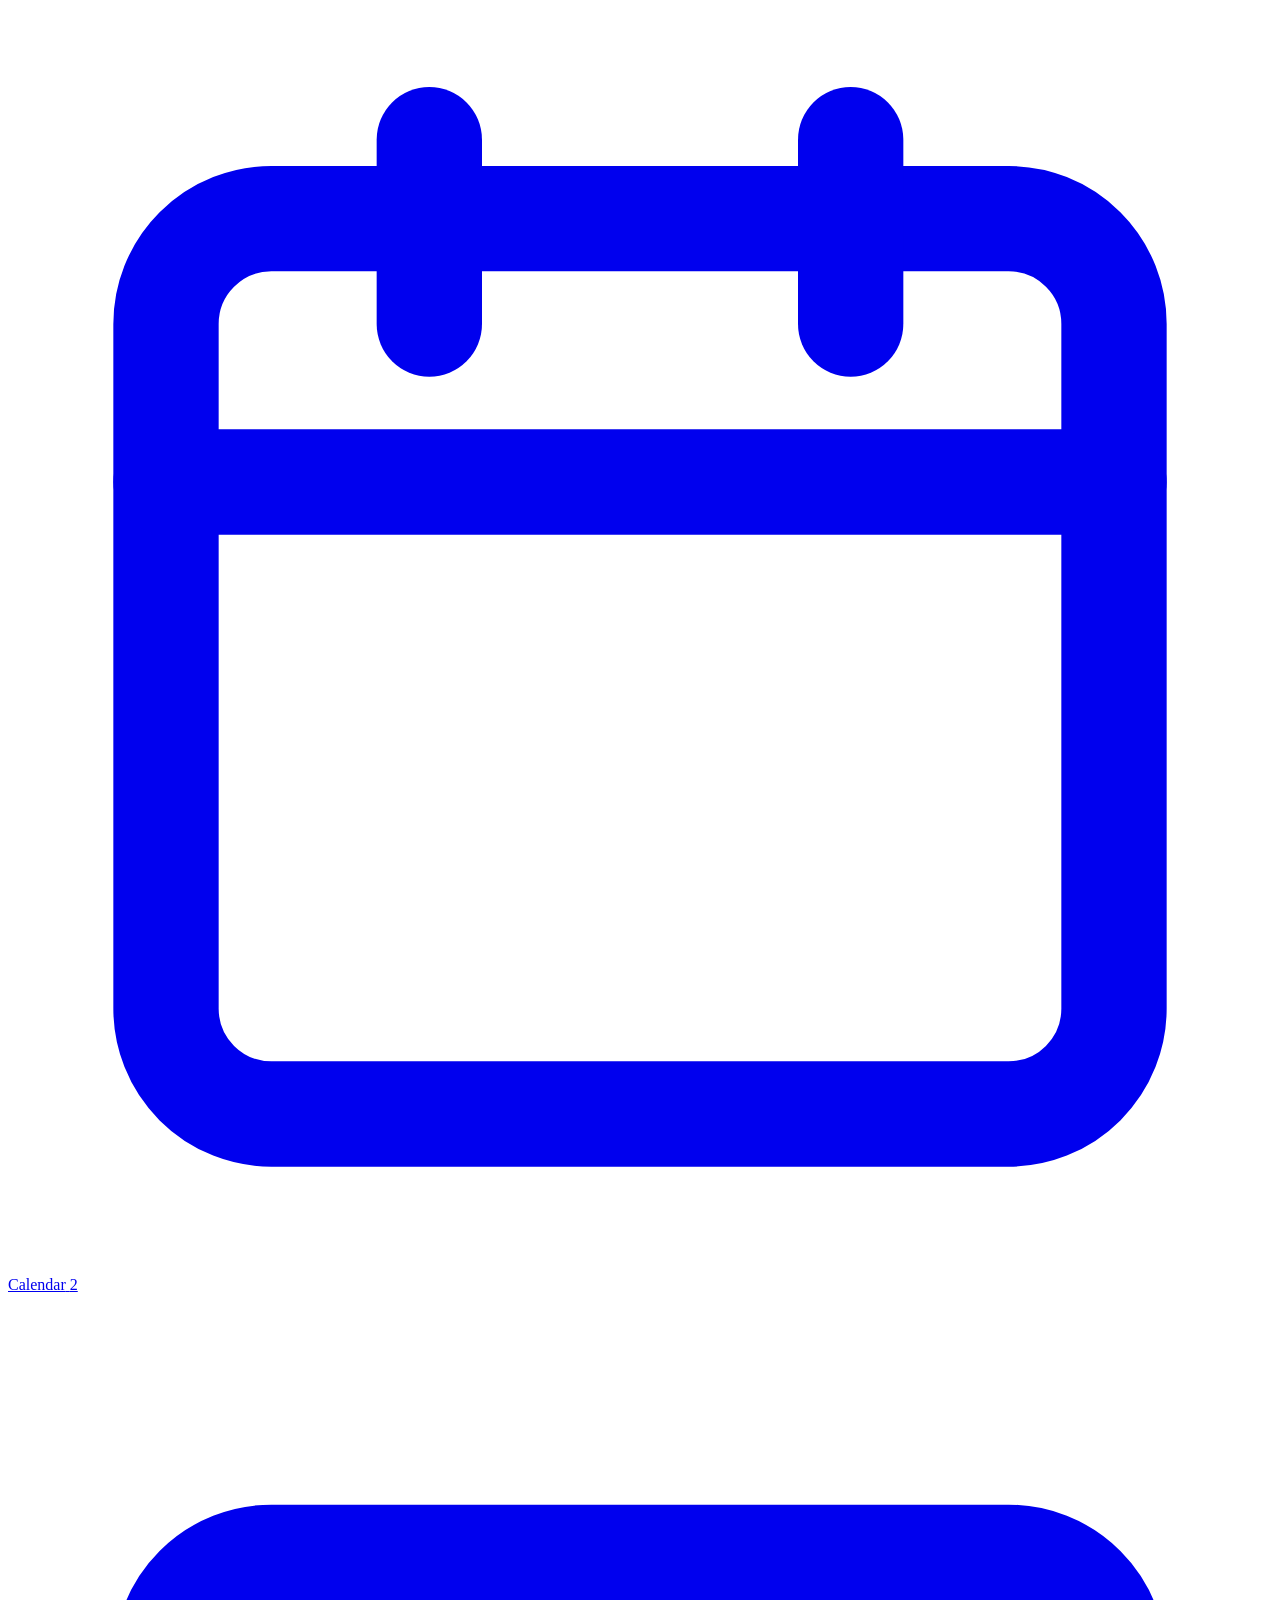
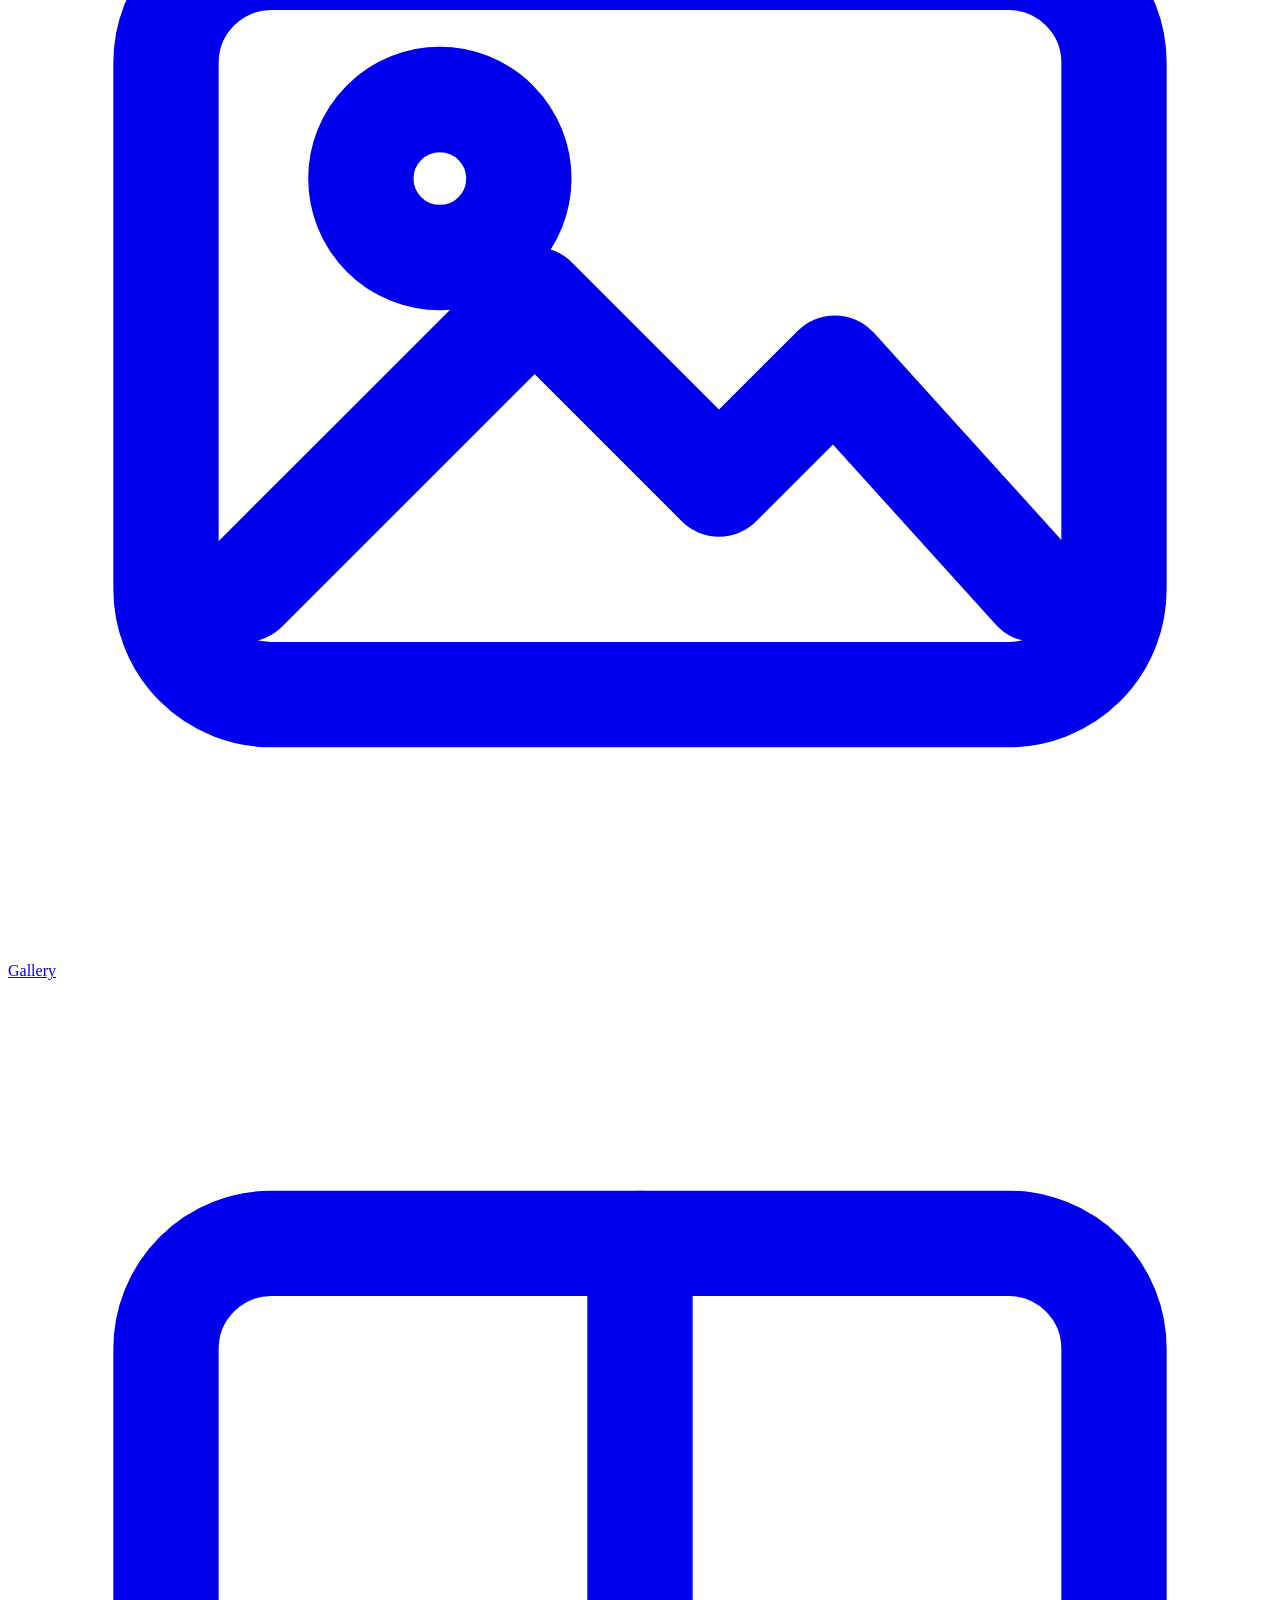
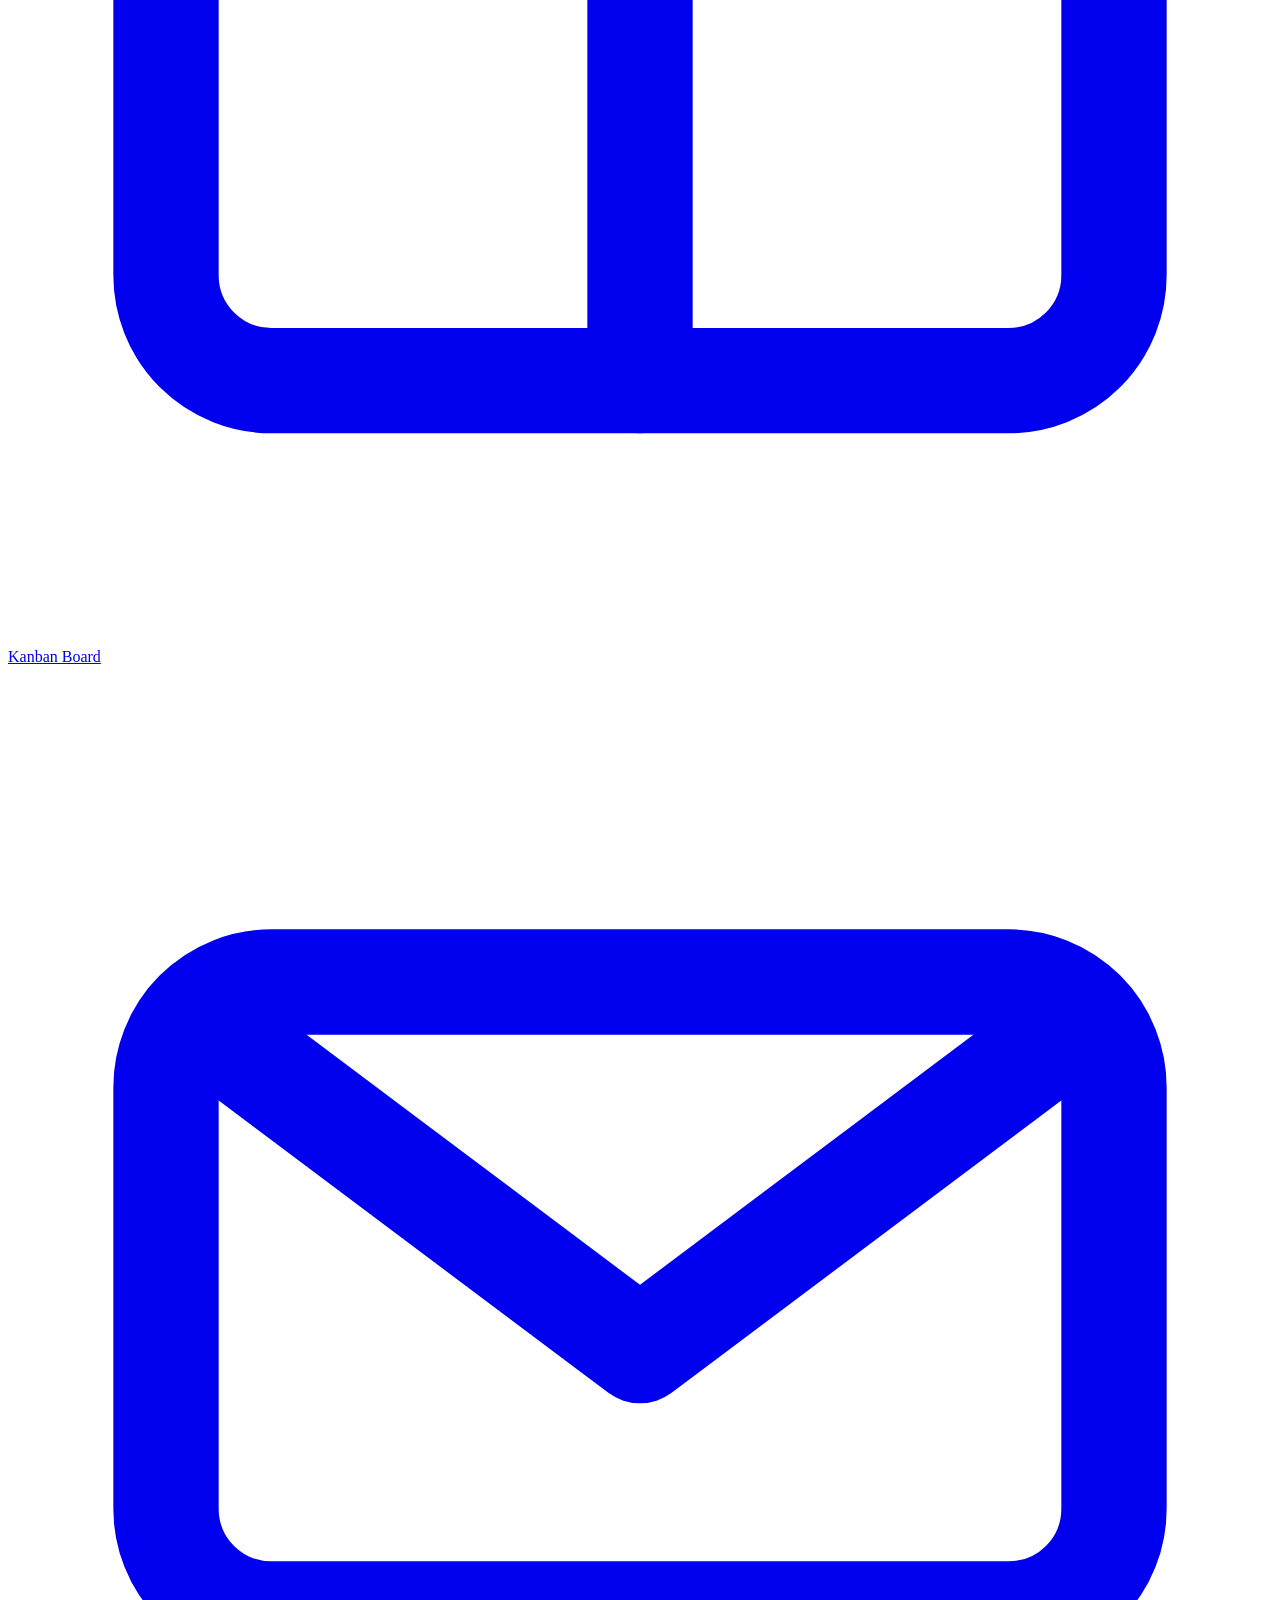
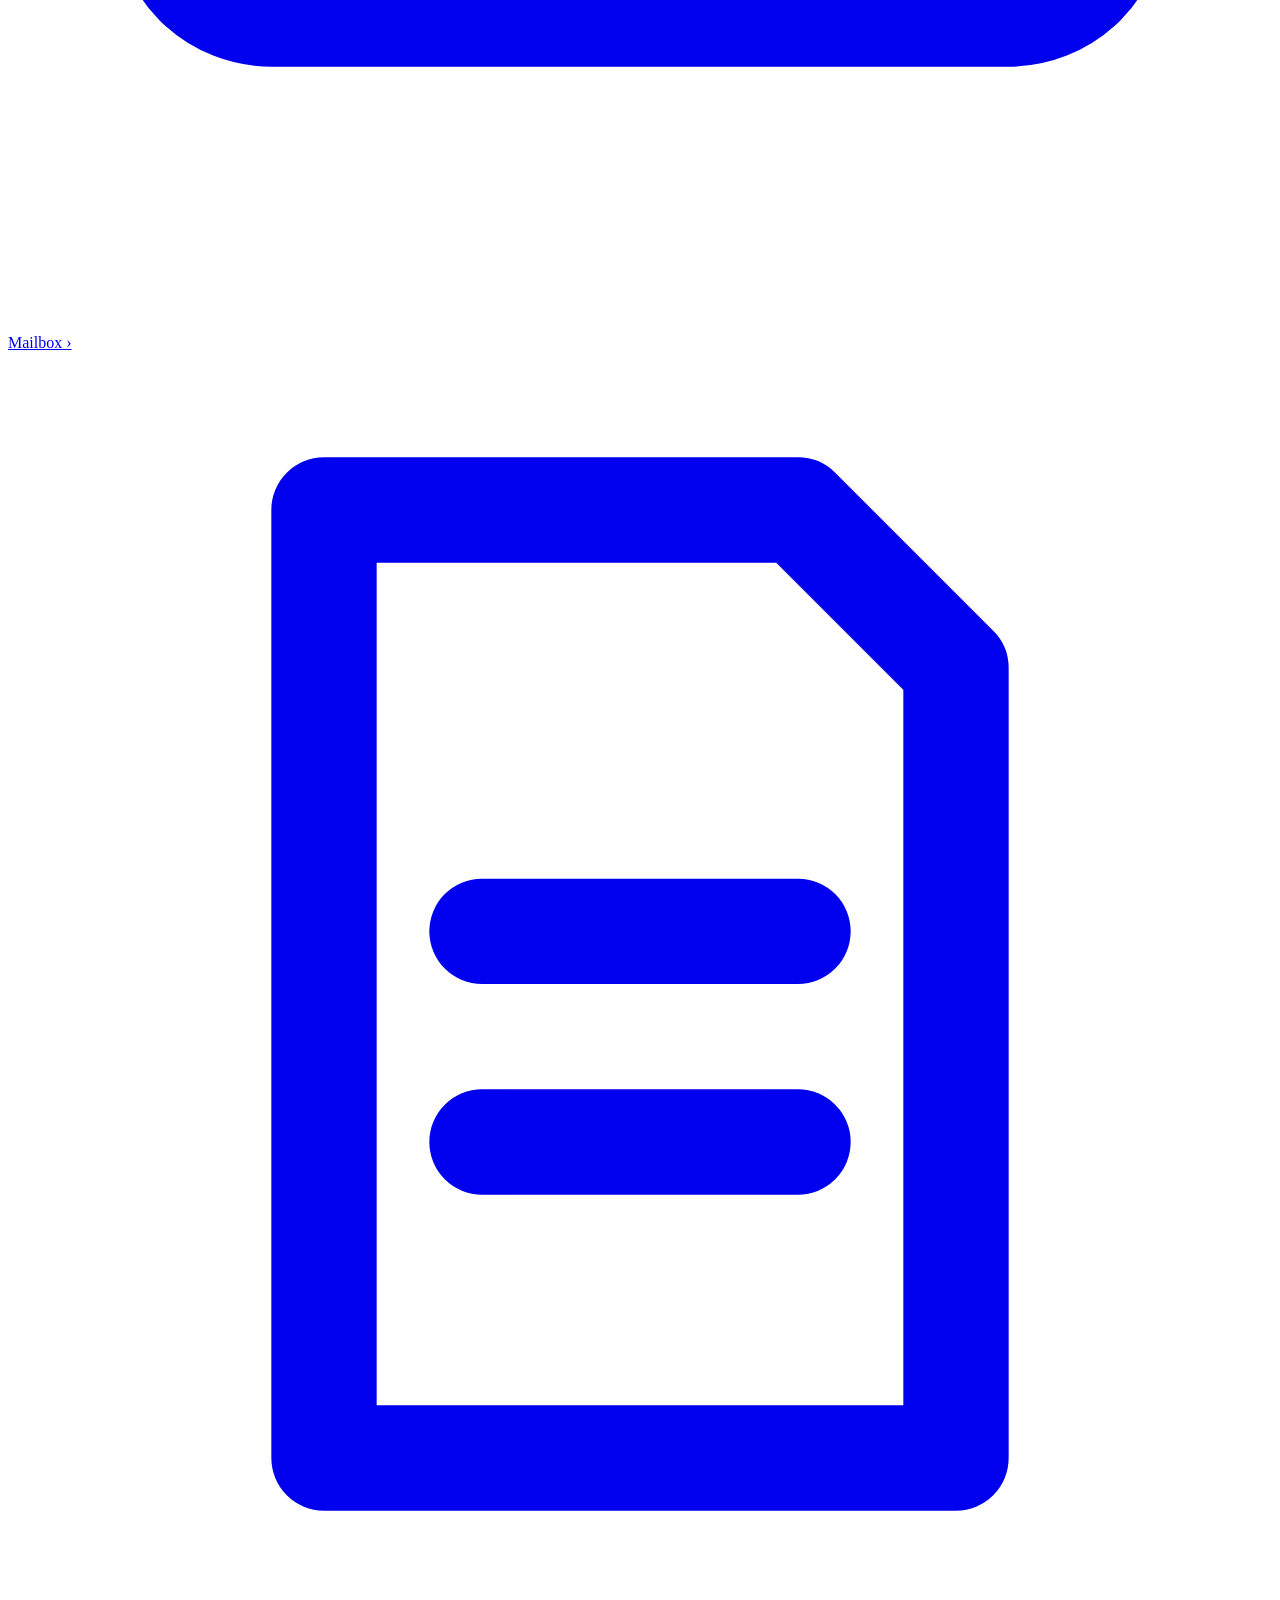
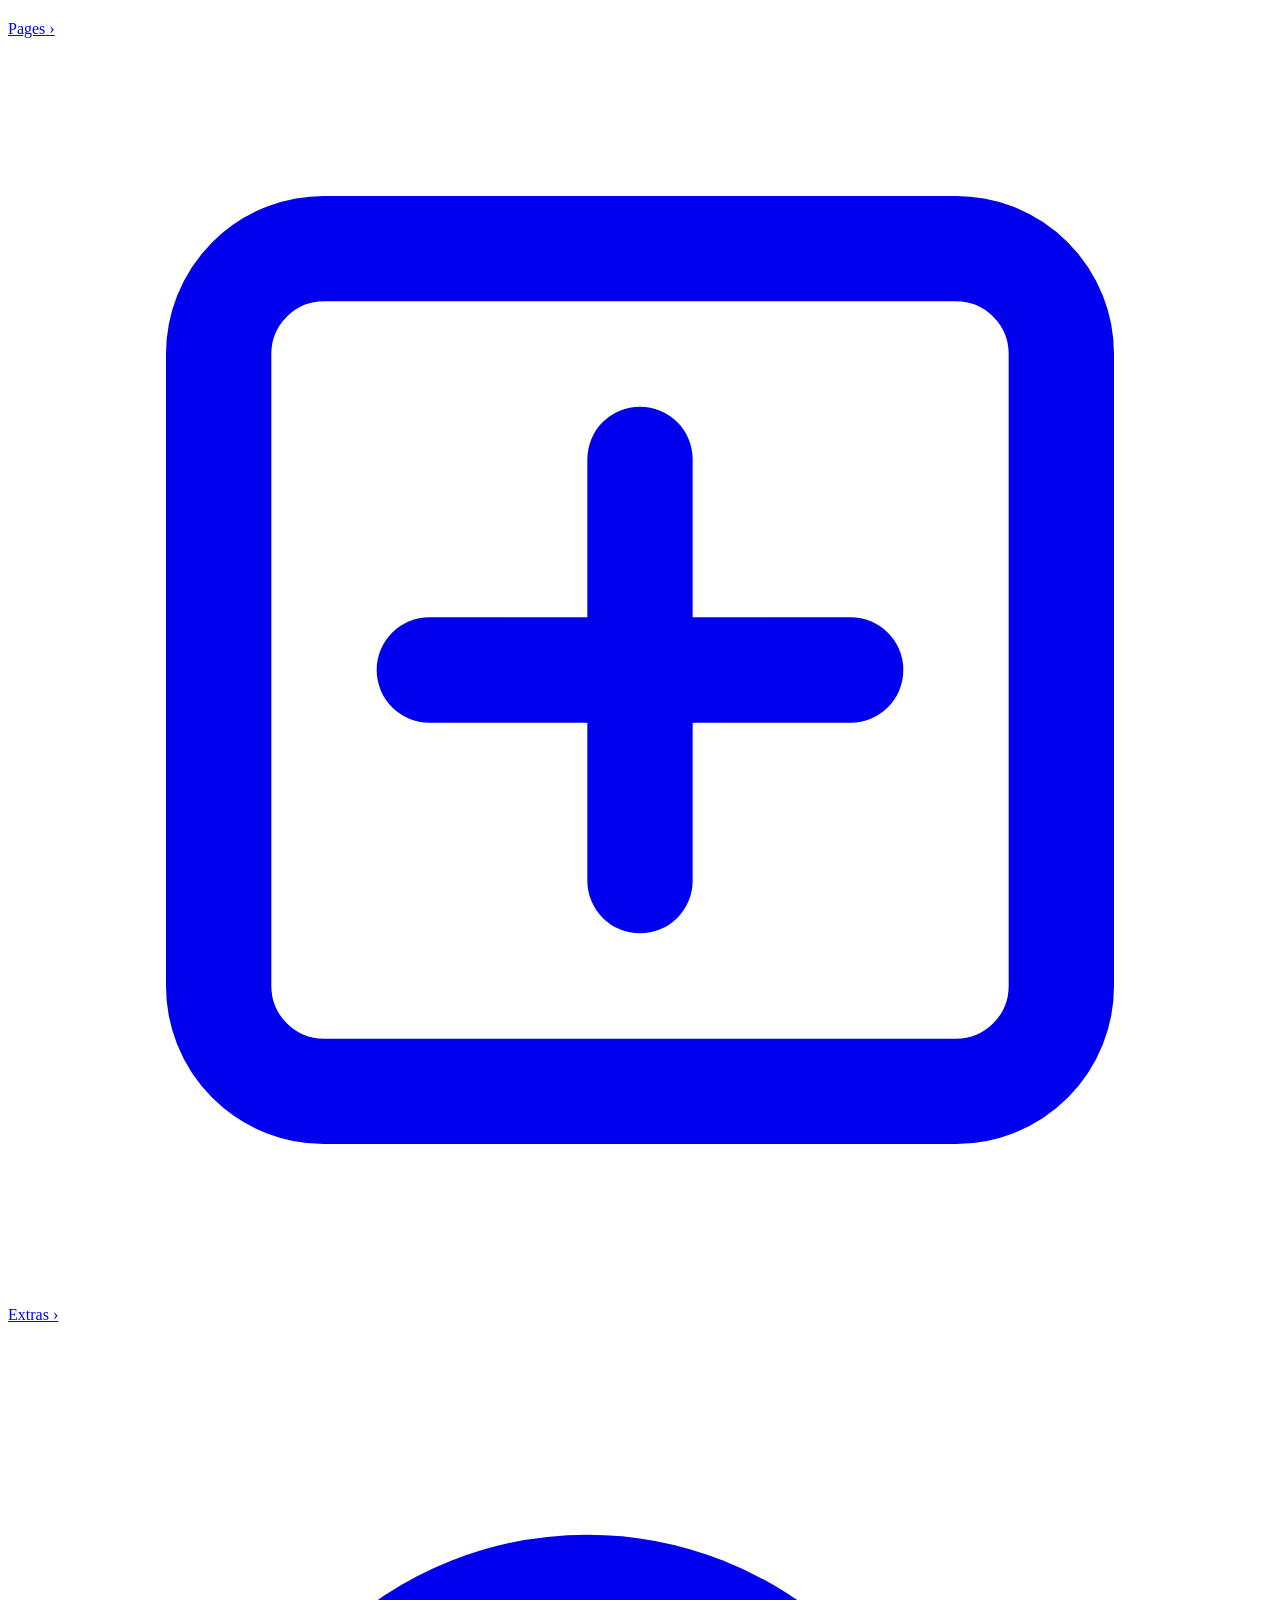
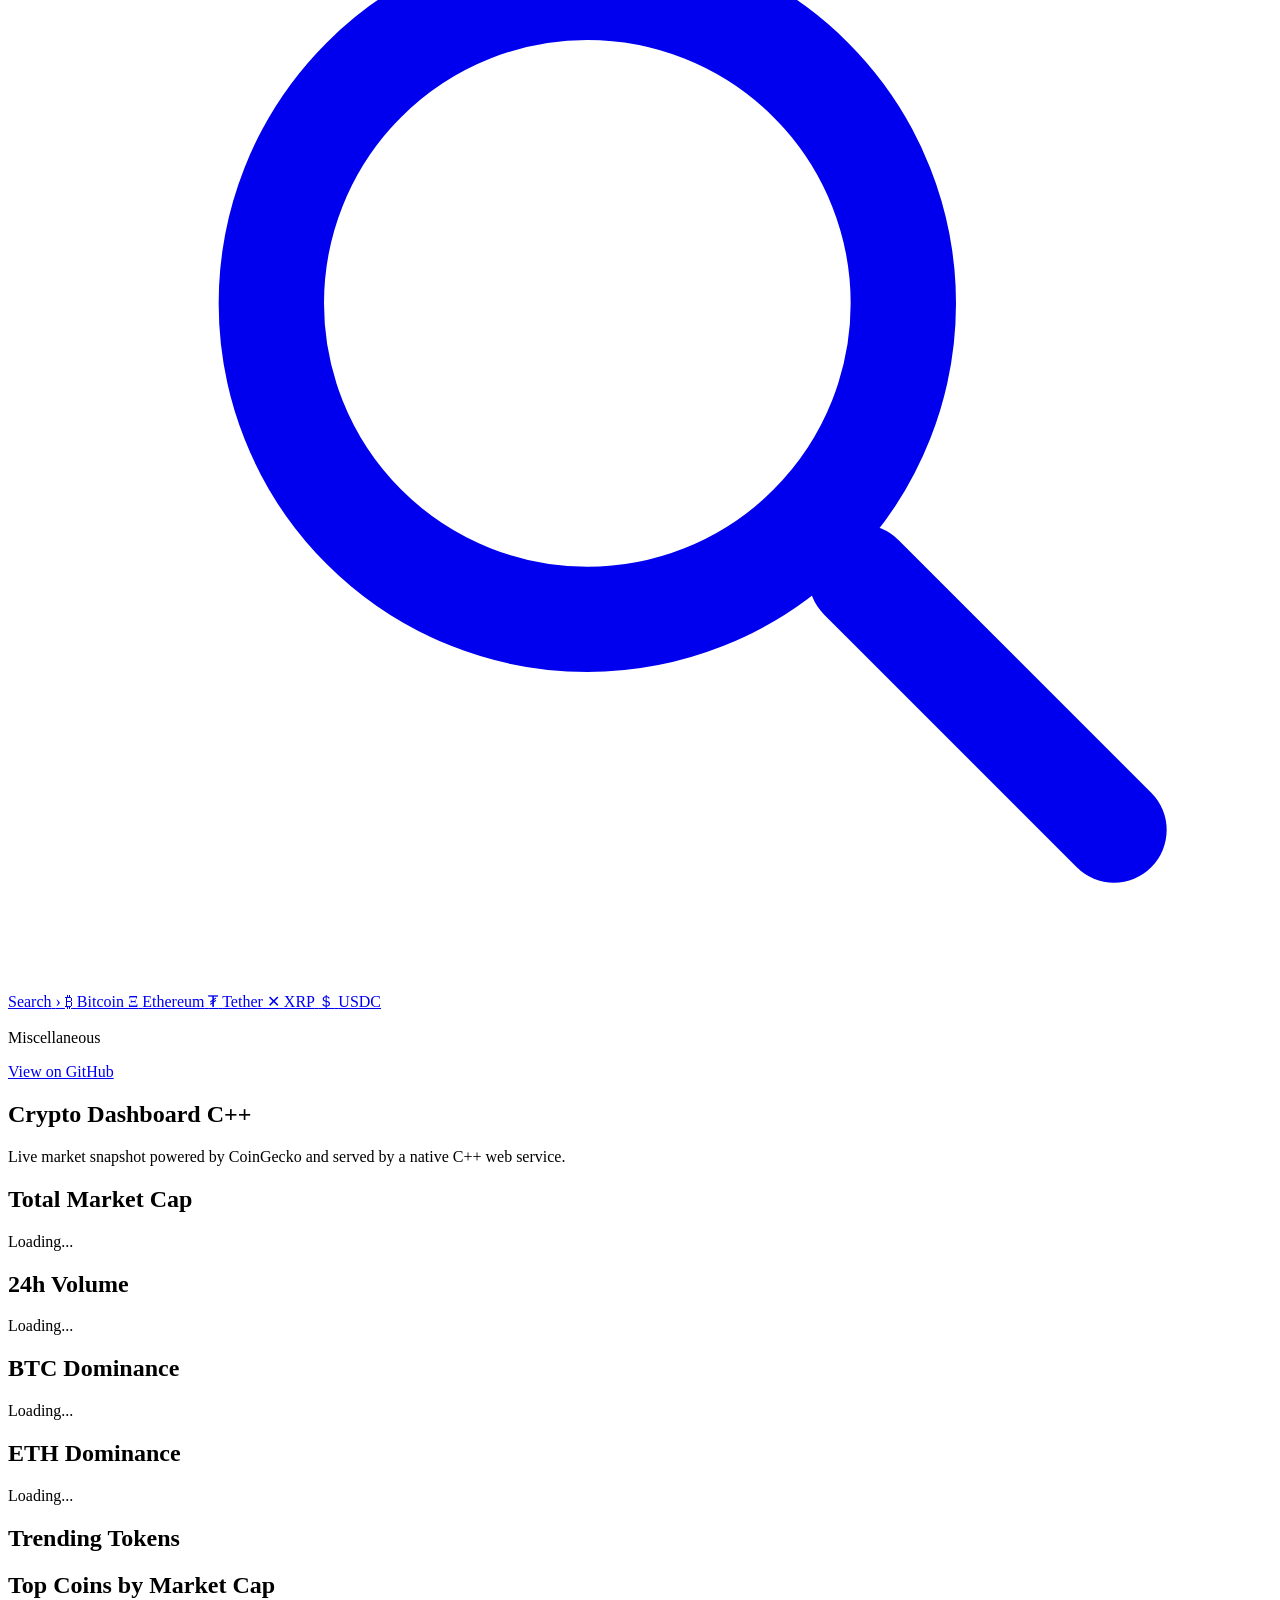
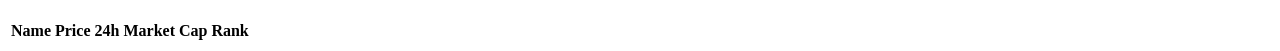
==== static/index.html @ 83fd8274 "Initial Rust crypto dashboard scaffold" ====
<!DOCTYPE html>
<html lang="en">
  <head>
    <meta charset="UTF-8" />
    <meta name="viewport" content="width=device-width, initial-scale=1.0" />
    <title>Crypto Dashboard C++</title>
    <link rel="stylesheet" href="/styles.css" />
  </head>
  <body>
    <main class="container">
      <div class="dashboard-layout">
        <aside class="menu-sidebar panel">
          <nav class="menu-list" aria-label="Sidebar menu">
            <a href="#" class="menu-item">
              <span class="menu-icon" aria-hidden="true">
                <svg class="menu-svg" viewBox="0 0 24 24" fill="none" stroke="currentColor" stroke-width="2" stroke-linecap="round" stroke-linejoin="round">
                  <rect x="3" y="4" width="18" height="17" rx="2"></rect>
                  <line x1="8" y1="2.5" x2="8" y2="6"></line>
                  <line x1="16" y1="2.5" x2="16" y2="6"></line>
                  <line x1="3" y1="9" x2="21" y2="9"></line>
                </svg>
              </span>
              <span class="menu-label">Calendar</span>
              <span class="menu-badge">2</span>
            </a>
            <a href="#" class="menu-item">
              <span class="menu-icon" aria-hidden="true">
                <svg class="menu-svg" viewBox="0 0 24 24" fill="none" stroke="currentColor" stroke-width="2" stroke-linecap="round" stroke-linejoin="round">
                  <rect x="3" y="5" width="18" height="14" rx="2"></rect>
                  <circle cx="8.2" cy="9.2" r="1.5"></circle>
                  <path d="M4.5 17l5.5-5.5 3.5 3.5 2.2-2.2 3.8 4.2"></path>
                </svg>
              </span>
              <span class="menu-label">Gallery</span>
            </a>
            <a href="#" class="menu-item">
              <span class="menu-icon" aria-hidden="true">
                <svg class="menu-svg" viewBox="0 0 24 24" fill="none" stroke="currentColor" stroke-width="2" stroke-linecap="round" stroke-linejoin="round">
                  <rect x="3" y="5" width="18" height="14" rx="2"></rect>
                  <line x1="12" y1="5" x2="12" y2="19"></line>
                </svg>
              </span>
              <span class="menu-label">Kanban Board</span>
            </a>
            <a href="#" class="menu-item">
              <span class="menu-icon" aria-hidden="true">
                <svg class="menu-svg" viewBox="0 0 24 24" fill="none" stroke="currentColor" stroke-width="2" stroke-linecap="round" stroke-linejoin="round">
                  <rect x="3" y="6" width="18" height="12" rx="2"></rect>
                  <path d="M4 7l8 6 8-6"></path>
                </svg>
              </span>
              <span class="menu-label">Mailbox</span>
              <span class="menu-chevron">›</span>
            </a>
            <a href="#" class="menu-item">
              <span class="menu-icon" aria-hidden="true">
                <svg class="menu-svg" viewBox="0 0 24 24" fill="none" stroke="currentColor" stroke-width="2" stroke-linecap="round" stroke-linejoin="round">
                  <path d="M6 3h9l3 3v15H6z"></path>
                  <line x1="9" y1="11" x2="15" y2="11"></line>
                  <line x1="9" y1="15" x2="15" y2="15"></line>
                </svg>
              </span>
              <span class="menu-label">Pages</span>
              <span class="menu-chevron">›</span>
            </a>
            <a href="#" class="menu-item">
              <span class="menu-icon" aria-hidden="true">
                <svg class="menu-svg" viewBox="0 0 24 24" fill="none" stroke="currentColor" stroke-width="2" stroke-linecap="round" stroke-linejoin="round">
                  <rect x="4" y="4" width="16" height="16" rx="2"></rect>
                  <line x1="12" y1="8" x2="12" y2="16"></line>
                  <line x1="8" y1="12" x2="16" y2="12"></line>
                </svg>
              </span>
              <span class="menu-label">Extras</span>
              <span class="menu-chevron">›</span>
            </a>
            <a href="#" class="menu-item">
              <span class="menu-icon" aria-hidden="true">
                <svg class="menu-svg" viewBox="0 0 24 24" fill="none" stroke="currentColor" stroke-width="2" stroke-linecap="round" stroke-linejoin="round">
                  <circle cx="11" cy="11" r="6"></circle>
                  <line x1="16.2" y1="16.2" x2="21" y2="21"></line>
                </svg>
              </span>
              <span class="menu-label">Search</span>
              <span class="menu-chevron">›</span>
            </a>

            <a href="#" class="menu-item">
              <span class="menu-icon" aria-hidden="true">₿</span>
              <span class="menu-label">Bitcoin</span>
            </a>
            <a href="#" class="menu-item">
              <span class="menu-icon" aria-hidden="true">Ξ</span>
              <span class="menu-label">Ethereum</span>
            </a>
            <a href="#" class="menu-item">
              <span class="menu-icon" aria-hidden="true">₮</span>
              <span class="menu-label">Tether</span>
            </a>
            <a href="#" class="menu-item">
              <span class="menu-icon" aria-hidden="true">✕</span>
              <span class="menu-label">XRP</span>
            </a>
            <a href="#" class="menu-item">
              <span class="menu-icon" aria-hidden="true">＄</span>
              <span class="menu-label">USDC</span>
            </a>
          </nav>
          <p class="menu-section-label">Miscellaneous</p>
        </aside>

        <section class="content-column">
          <header class="hero">
            <a class="badge" href="https://github.com/WilliamStaudenmeier/crypto-dashboard-cpp" target="_blank" rel="noreferrer">View on GitHub</a>
            <h1>Crypto Dashboard C++</h1>
            <p class="subtitle">Live market snapshot powered by CoinGecko and served by a native C++ web service.</p>
          </header>

          <section class="stats-grid">
            <article class="card">
              <h2>Total Market Cap</h2>
              <p id="market-cap">Loading...</p>
            </article>
            <article class="card">
              <h2>24h Volume</h2>
              <p id="volume">Loading...</p>
            </article>
            <article class="card">
              <h2>BTC Dominance</h2>
              <p id="btc-dom">Loading...</p>
            </article>
            <article class="card">
              <h2>ETH Dominance</h2>
              <p id="eth-dom">Loading...</p>
            </article>
          </section>

          <section class="panel">
            <div class="panel-head">
              <h2>Trending Tokens</h2>
            </div>
            <ul id="trending-list"></ul>
          </section>

          <section class="panel">
            <div class="panel-head">
              <h2>Top Coins by Market Cap</h2>
            </div>
            <div class="table-wrap">
              <table>
                <thead>
                  <tr>
                    <th>Name</th>
                    <th>Price</th>
                    <th>24h</th>
                    <th>Market Cap</th>
                    <th>Rank</th>
                  </tr>
                </thead>
                <tbody id="coins-body"></tbody>
              </table>
            </div>
          </section>
        </section>
      </div>
    </main>

    <script>
      // Set this in Vercel to your Render backend URL, e.g. https://crypto-dashboard-cpp.onrender.com
      window.__API_BASE_URL__ = window.__API_BASE_URL__ || "";
    </script>
    <script src="/app.js"></script>
  </body>
</html>
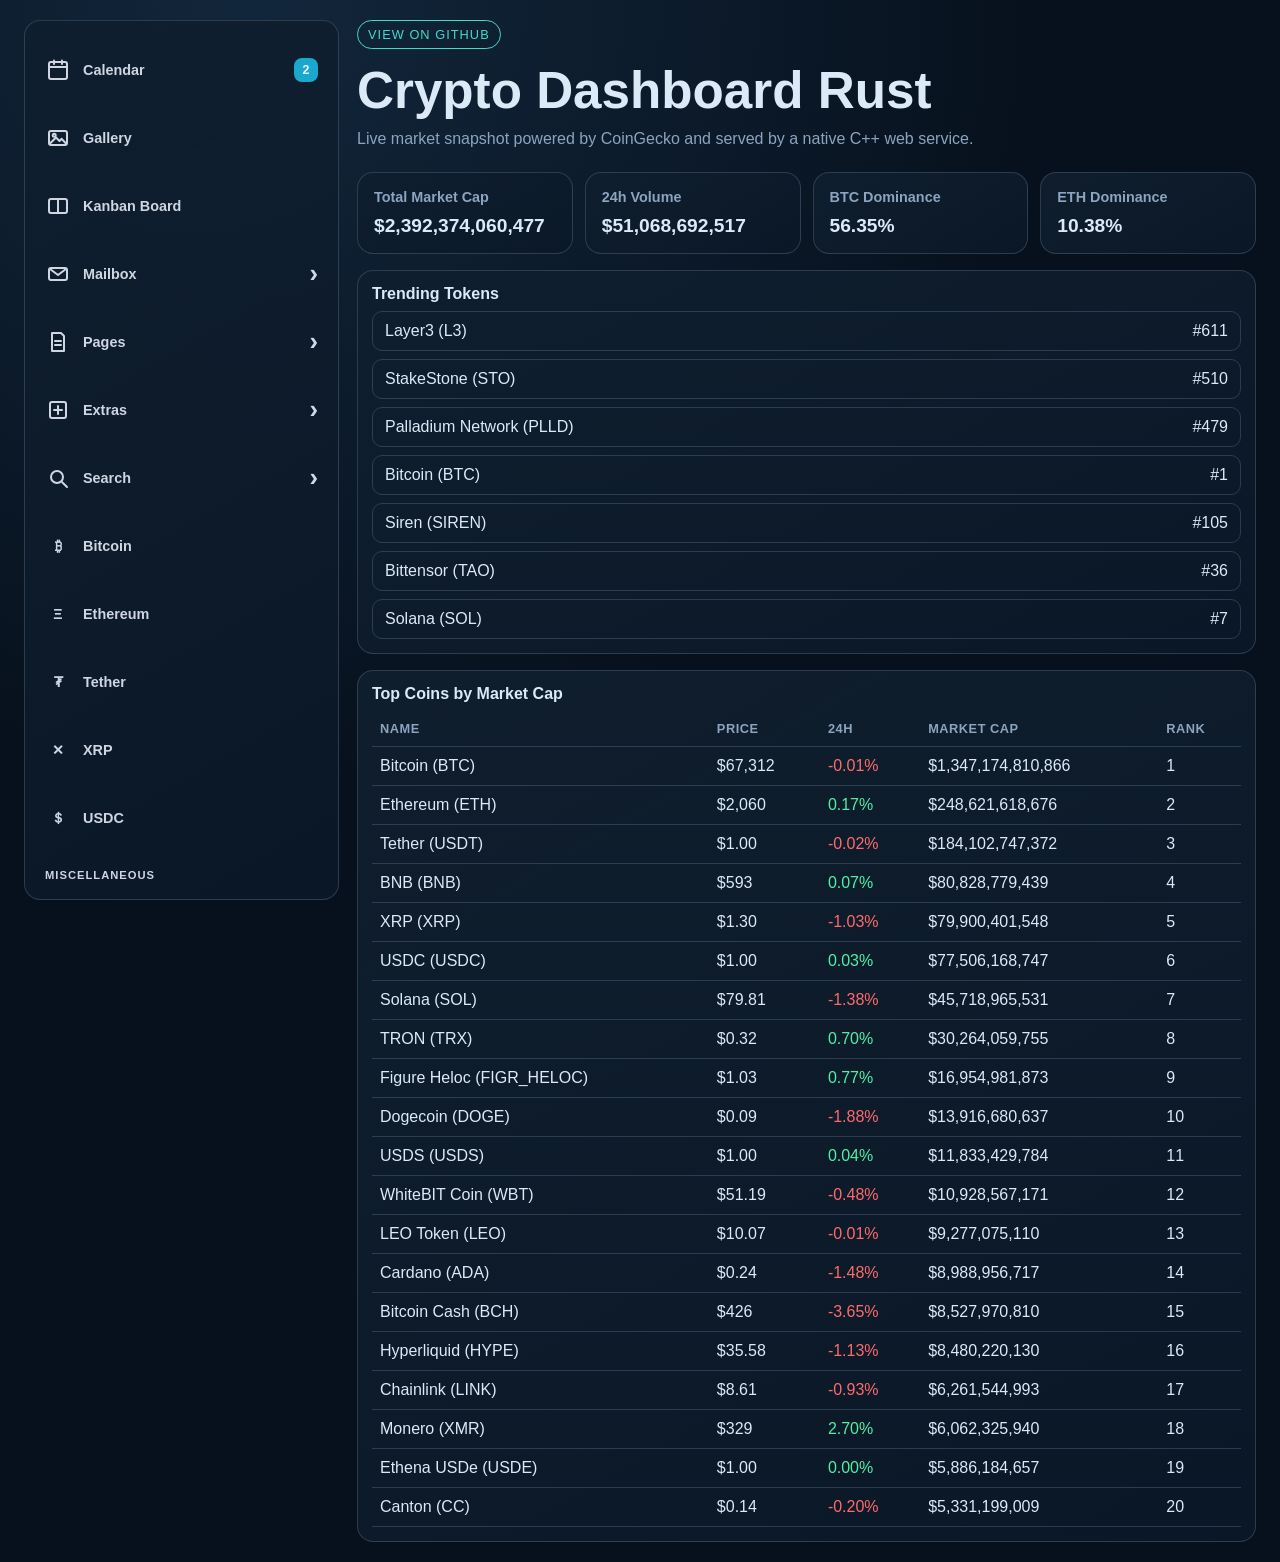
==== commit 12f87322: "Update dashboard branding and Vercel root routing" ====
--- a/static/index.html
+++ b/static/index.html
@@ -3,7 +3,7 @@
   <head>
     <meta charset="UTF-8" />
     <meta name="viewport" content="width=device-width, initial-scale=1.0" />
-    <title>Crypto Dashboard C++</title>
+    <title>Crypto Dashboard Rust</title>
     <link rel="stylesheet" href="/styles.css" />
   </head>
   <body>
@@ -112,7 +112,7 @@
         <section class="content-column">
           <header class="hero">
             <a class="badge" href="https://github.com/WilliamStaudenmeier/crypto-dashboard-cpp" target="_blank" rel="noreferrer">View on GitHub</a>
-            <h1>Crypto Dashboard C++</h1>
+            <h1>Crypto Dashboard Rust</h1>
             <p class="subtitle">Live market snapshot powered by CoinGecko and served by a native C++ web service.</p>
           </header>
 
--- a/styles.css
+++ b/styles.css
@@ -0,0 +1,291 @@
+:root {
+  --bg: #07111d;
+  --bg-card: #101f2f;
+  --text: #dce9f6;
+  --muted: #8ba4bf;
+  --accent: #41d9c8;
+  --danger: #ff6b6b;
+  --ok: #50f0a4;
+  --border: rgba(138, 164, 191, 0.25);
+}
+
+* {
+  box-sizing: border-box;
+}
+
+body {
+  margin: 0;
+  font-family: "IBM Plex Sans", "Segoe UI", sans-serif;
+  color: var(--text);
+  background: radial-gradient(circle at 20% 0%, #12263b 0%, var(--bg) 42%);
+}
+
+.container {
+  width: 100%;
+  max-width: none;
+  margin: 0;
+  padding: 20px 24px;
+}
+
+.dashboard-layout {
+  display: grid;
+  grid-template-columns: 315px minmax(0, 1fr);
+  gap: 18px;
+  align-items: start;
+}
+
+.content-column {
+  min-width: 0;
+}
+
+.hero h1 {
+  margin: 0;
+  font-size: clamp(2rem, 4vw, 3.2rem);
+}
+
+.badge {
+  display: inline-block;
+  font-size: 0.8rem;
+  letter-spacing: 0.08em;
+  text-transform: uppercase;
+  color: var(--accent);
+  border: 1px solid var(--accent);
+  border-radius: 999px;
+  padding: 6px 10px;
+  margin-bottom: 12px;
+  text-decoration: none;
+}
+
+.badge:focus,
+.badge:focus-visible {
+  outline: none;
+  box-shadow: none;
+}
+
+.subtitle {
+  margin-top: 10px;
+  color: var(--muted);
+  max-width: 760px;
+}
+
+.stats-grid {
+  margin-top: 24px;
+  display: grid;
+  grid-template-columns: repeat(auto-fit, minmax(190px, 1fr));
+  gap: 12px;
+}
+
+.card,
+.panel {
+  background: linear-gradient(150deg, rgba(16, 31, 47, 0.95), rgba(11, 24, 39, 0.92));
+  border: 1px solid var(--border);
+  border-radius: 16px;
+}
+
+.card {
+  padding: 16px;
+  transition: border-color 180ms ease, box-shadow 180ms ease, background-color 180ms ease;
+}
+
+.card h2 {
+  font-size: 0.9rem;
+  color: var(--muted);
+  margin: 0 0 10px;
+  transition: color 180ms ease;
+}
+
+.card p {
+  margin: 0;
+  font-size: 1.2rem;
+  font-weight: 600;
+  transition: color 180ms ease;
+}
+
+.stats-grid .card:hover {
+  border-color: rgba(126, 247, 235, 0.9);
+  background: linear-gradient(150deg, rgba(16, 40, 52, 0.95), rgba(10, 30, 44, 0.92));
+  box-shadow: 0 0 0 2px rgba(65, 217, 200, 0.18);
+}
+
+.stats-grid .card:hover h2,
+.stats-grid .card:hover p {
+  color: #7ef7eb;
+}
+
+.panel {
+  margin-top: 16px;
+  padding: 14px;
+}
+
+.menu-sidebar {
+  margin-top: 0;
+  position: sticky;
+  top: 16px;
+  padding: 18px 10px;
+  background: linear-gradient(150deg, rgba(16, 31, 47, 0.95), rgba(11, 24, 39, 0.92));
+  border-color: var(--border);
+  min-height: 52vh;
+}
+
+.menu-list {
+  display: grid;
+  gap: 6px;
+}
+
+.menu-item {
+  display: flex;
+  align-items: center;
+  gap: 12px;
+  width: 100%;
+  text-decoration: none;
+  color: #cfd6e2;
+  border-radius: 10px;
+  padding: 14px 10px;
+  min-height: 62px;
+  font-size: 0.9rem;
+  font-weight: 600;
+  transition: color 180ms ease, background-color 180ms ease, box-shadow 180ms ease;
+}
+
+.menu-item:hover {
+  background: rgba(65, 217, 200, 0.14);
+  color: #7ef7eb;
+  box-shadow: inset 0 0 0 1px rgba(126, 247, 235, 0.55);
+}
+
+.menu-icon {
+  width: 26px;
+  height: 26px;
+  color: #cfd6e2;
+  text-align: center;
+  flex: 0 0 26px;
+  display: inline-flex;
+  align-items: center;
+  justify-content: center;
+  transition: color 180ms ease;
+}
+
+.menu-svg {
+  width: 24px;
+  height: 24px;
+}
+
+.menu-label {
+  flex: 1;
+  font-size: 0.9rem;
+  transition: color 180ms ease;
+}
+
+.menu-badge {
+  min-width: 24px;
+  height: 24px;
+  display: inline-flex;
+  align-items: center;
+  justify-content: center;
+  border-radius: 8px;
+  background: #1ba8ce;
+  color: #eaffff;
+  font-size: 0.78rem;
+  font-weight: 700;
+}
+
+.menu-chevron {
+  color: #d2dae6;
+  font-size: 1.6rem;
+  line-height: 1;
+  margin-left: 4px;
+  transition: color 180ms ease;
+}
+
+.menu-item:hover .menu-icon,
+.menu-item:hover .menu-label,
+.menu-item:hover .menu-chevron {
+  color: #7ef7eb;
+}
+
+.menu-section-label {
+  margin: 20px 10px 0;
+  color: #cfd6e2;
+  font-size: 0.7rem;
+  font-weight: 700;
+  letter-spacing: 0.09em;
+  text-transform: uppercase;
+}
+
+.panel-head {
+  display: flex;
+  justify-content: space-between;
+  align-items: center;
+  margin-bottom: 8px;
+}
+
+.panel h2 {
+  margin: 0;
+  font-size: 1rem;
+}
+
+#trending-list {
+  list-style: none;
+  margin: 0;
+  padding: 0;
+  display: grid;
+  gap: 8px;
+}
+
+#trending-list li {
+  display: flex;
+  justify-content: space-between;
+  border: 1px solid var(--border);
+  border-radius: 10px;
+  padding: 10px 12px;
+  transition: color 180ms ease, border-color 180ms ease, background-color 180ms ease;
+}
+
+#trending-list li.trending-highlight-row {
+  color: #7ef7eb;
+  border-color: rgba(126, 247, 235, 0.9);
+  background: rgba(65, 217, 200, 0.12);
+}
+
+.table-wrap {
+  overflow-x: auto;
+}
+
+table {
+  width: 100%;
+  border-collapse: collapse;
+}
+
+th,
+td {
+  text-align: left;
+  padding: 10px 8px;
+  border-bottom: 1px solid var(--border);
+  white-space: nowrap;
+}
+
+th {
+  color: var(--muted);
+  font-size: 0.8rem;
+  font-weight: 600;
+  text-transform: uppercase;
+  letter-spacing: 0.04em;
+}
+
+.change-up {
+  color: var(--ok);
+}
+
+.change-down {
+  color: var(--danger);
+}
+
+@media (max-width: 1020px) {
+  .dashboard-layout {
+    grid-template-columns: 1fr;
+  }
+
+  .menu-sidebar {
+    position: static;
+  }
+}
